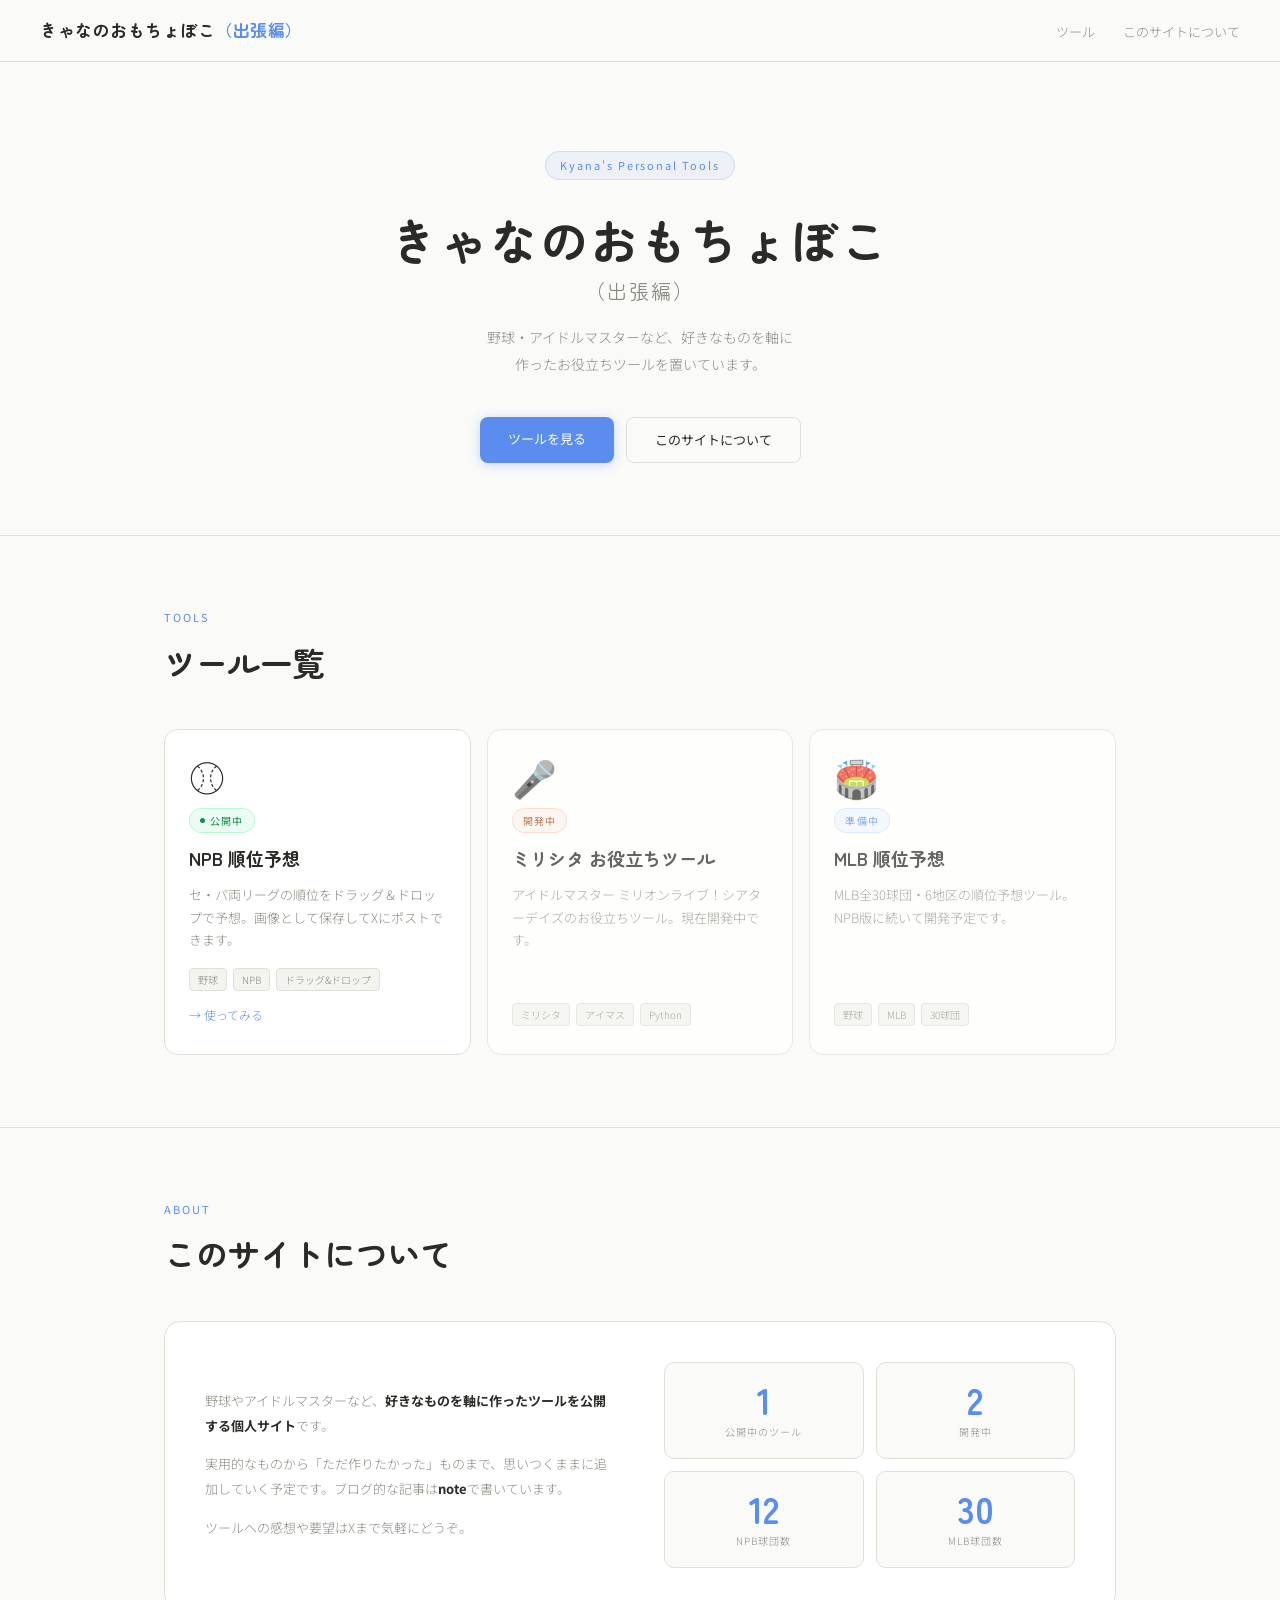
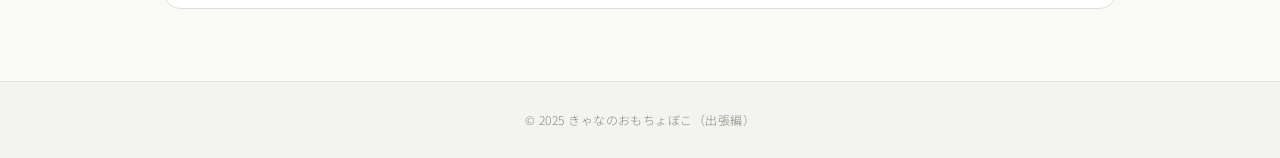
==== index.html @ 502e8b92 "Add files via upload" ====
<!DOCTYPE html>
<html lang="ja">
<head>
<meta charset="UTF-8">
<meta name="viewport" content="width=device-width, initial-scale=1.0">
<title>きゃなのおもちょぼこ（出張編）</title>
<link rel="preconnect" href="https://fonts.googleapis.com">
<link href="https://fonts.googleapis.com/css2?family=Noto+Sans+JP:wght@300;400;700&family=Zen+Maru+Gothic:wght@400;700&display=swap" rel="stylesheet">
<style>
  :root {
    --bg:     #fafaf8;
    --bg2:    #f3f3ef;
    --bg3:    #eaeae4;
    --text:   #2a2a26;
    --muted:  #8a8a80;
    --border: #e0e0d8;
    --acc:    #5b8dee;
    --acc2:   #ee8d5b;
    --acc3:   #5bee9a;
  }

  *, *::before, *::after { box-sizing: border-box; margin: 0; padding: 0; }
  html { scroll-behavior: smooth; }

  body {
    background: var(--bg);
    color: var(--text);
    font-family: 'Noto Sans JP', sans-serif;
    font-weight: 300;
    line-height: 1.7;
  }

  nav {
    position: sticky;
    top: 0;
    z-index: 100;
    background: rgba(250,250,248,0.88);
    backdrop-filter: blur(12px);
    border-bottom: 1px solid var(--border);
    display: flex;
    align-items: center;
    justify-content: space-between;
    padding: 16px 40px;
  }

  .nav-logo {
    font-family: 'Zen Maru Gothic', sans-serif;
    font-weight: 700;
    font-size: 17px;
    color: var(--text);
    text-decoration: none;
    letter-spacing: 0.03em;
  }
  .nav-logo .accent { color: var(--acc); }

  .nav-links {
    list-style: none;
    display: flex;
    gap: 28px;
  }
  .nav-links a {
    font-size: 13px;
    color: var(--muted);
    text-decoration: none;
    transition: color 0.2s;
  }
  .nav-links a:hover { color: var(--text); }

  .hero {
    text-align: center;
    padding: 88px 24px 72px;
    border-bottom: 1px solid var(--border);
  }

  .hero-eyebrow {
    display: inline-block;
    font-size: 11px;
    letter-spacing: 0.18em;
    color: var(--acc);
    background: rgba(91,141,238,0.08);
    border: 1px solid rgba(91,141,238,0.2);
    border-radius: 999px;
    padding: 4px 14px;
    margin-bottom: 28px;
    font-weight: 400;
  }

  .hero h1 {
    font-family: 'Zen Maru Gothic', sans-serif;
    font-weight: 700;
    font-size: clamp(26px, 5vw, 48px);
    line-height: 1.3;
    letter-spacing: 0.04em;
    margin-bottom: 20px;
    color: var(--text);
    opacity: 0;
    animation: fadeUp 0.6s ease forwards 0.15s;
  }
  .hero h1 .sub-title {
    display: block;
    font-size: clamp(14px, 2.5vw, 20px);
    color: var(--muted);
    font-weight: 400;
    margin-top: 8px;
  }

  .hero-desc {
    font-size: 14px;
    color: var(--muted);
    max-width: 420px;
    margin: 0 auto 40px;
    line-height: 1.9;
    opacity: 0;
    animation: fadeUp 0.6s ease forwards 0.3s;
  }

  .hero-cta {
    display: flex;
    gap: 12px;
    justify-content: center;
    flex-wrap: wrap;
    opacity: 0;
    animation: fadeUp 0.6s ease forwards 0.45s;
  }

  .btn {
    font-size: 13px;
    font-family: 'Noto Sans JP', sans-serif;
    padding: 11px 28px;
    border-radius: 8px;
    cursor: pointer;
    text-decoration: none;
    transition: transform 0.18s, box-shadow 0.18s;
    display: inline-block;
    font-weight: 400;
  }
  .btn:hover { transform: translateY(-2px); }
  .btn-primary {
    background: var(--acc);
    color: #fff;
    border: none;
    box-shadow: 0 2px 12px rgba(91,141,238,0.3);
  }
  .btn-primary:hover { box-shadow: 0 4px 20px rgba(91,141,238,0.4); }
  .btn-ghost {
    background: transparent;
    color: var(--text);
    border: 1px solid var(--border);
  }
  .btn-ghost:hover { background: var(--bg2); }

  section {
    max-width: 1000px;
    margin: 0 auto;
    padding: 72px 24px;
  }

  .section-label {
    font-size: 11px;
    letter-spacing: 0.18em;
    color: var(--acc);
    font-weight: 400;
    margin-bottom: 8px;
    text-transform: uppercase;
  }
  .section-title {
    font-family: 'Zen Maru Gothic', sans-serif;
    font-weight: 700;
    font-size: clamp(22px, 4vw, 32px);
    margin-bottom: 40px;
    color: var(--text);
  }

  .tools-grid {
    display: grid;
    grid-template-columns: repeat(auto-fill, minmax(280px, 1fr));
    gap: 16px;
  }

  .tool-card {
    background: #fff;
    border: 1px solid var(--border);
    border-radius: 14px;
    padding: 28px 24px;
    text-decoration: none;
    color: inherit;
    display: flex;
    flex-direction: column;
    gap: 10px;
    transition: border-color 0.2s, transform 0.2s, box-shadow 0.2s;
  }
  .tool-card:hover {
    border-color: #c8c8be;
    transform: translateY(-3px);
    box-shadow: 0 8px 32px rgba(0,0,0,0.06);
  }
  .tool-card.disabled { cursor: default; opacity: 0.72; }
  .tool-card.disabled:hover { transform: none; box-shadow: none; border-color: var(--border); }

  .tool-emoji { font-size: 36px; line-height: 1; margin-bottom: 4px; }

  .tool-badge {
    display: inline-flex;
    align-items: center;
    gap: 5px;
    font-size: 10px;
    letter-spacing: 0.12em;
    padding: 3px 10px;
    border-radius: 999px;
    align-self: flex-start;
    font-weight: 400;
  }
  .badge-live { background: rgba(91,238,154,0.12); color: #1a8a4a; border: 1px solid rgba(91,238,154,0.35); }
  .badge-wip  { background: rgba(238,141,91,0.1);  color: #a05020; border: 1px solid rgba(238,141,91,0.3); }
  .badge-soon { background: rgba(91,141,238,0.08); color: var(--acc); border: 1px solid rgba(91,141,238,0.2); }

  .badge-dot { width: 5px; height: 5px; border-radius: 50%; background: currentColor; }
  .badge-live .badge-dot { animation: pulse 1.8s ease-in-out infinite; }

  .tool-name {
    font-family: 'Zen Maru Gothic', sans-serif;
    font-weight: 700;
    font-size: 18px;
    color: var(--text);
  }

  .tool-desc { font-size: 13px; color: var(--muted); line-height: 1.75; flex: 1; }

  .tool-tags { display: flex; gap: 6px; flex-wrap: wrap; margin-top: 6px; }
  .tag {
    font-size: 10px;
    color: var(--muted);
    background: var(--bg2);
    border: 1px solid var(--border);
    padding: 2px 8px;
    border-radius: 4px;
  }

  .tool-link-hint { font-size: 12px; color: var(--acc); margin-top: 4px; }

  .about-inner {
    background: #fff;
    border: 1px solid var(--border);
    border-radius: 16px;
    padding: 40px;
    display: grid;
    grid-template-columns: 1fr 1fr;
    gap: 48px;
    align-items: center;
  }
  @media (max-width: 600px) {
    .about-inner { grid-template-columns: 1fr; padding: 24px; }
    nav { padding: 14px 20px; }
  }

  .about-text p { font-size: 13px; color: var(--muted); line-height: 1.9; margin-bottom: 14px; }
  .about-text p:last-child { margin-bottom: 0; }
  .about-text strong { color: var(--text); font-weight: 700; }

  .about-stats { display: grid; grid-template-columns: 1fr 1fr; gap: 12px; }
  .stat-box {
    background: var(--bg);
    border: 1px solid var(--border);
    border-radius: 10px;
    padding: 18px 14px;
    text-align: center;
  }
  .stat-num {
    font-family: 'Zen Maru Gothic', sans-serif;
    font-weight: 700;
    font-size: 36px;
    color: var(--acc);
    line-height: 1;
  }
  .stat-label { font-size: 10px; color: var(--muted); letter-spacing: 0.1em; margin-top: 6px; }

  hr { border: none; border-top: 1px solid var(--border); }

  footer {
    border-top: 1px solid var(--border);
    text-align: center;
    padding: 28px 24px;
    background: var(--bg2);
  }
  footer p { font-size: 12px; color: var(--muted); letter-spacing: 0.04em; }

  @keyframes fadeUp {
    from { opacity: 0; transform: translateY(20px); }
    to   { opacity: 1; transform: translateY(0); }
  }
  @keyframes pulse {
    0%, 100% { opacity: 1; }
    50%       { opacity: 0.25; }
  }
</style>
</head>
<body>

<nav>
  <a class="nav-logo" href="#">きゃなのおもちょぼこ<span class="accent">（出張編）</span></a>
  <ul class="nav-links">
    <li><a href="#tools">ツール</a></li>
    <li><a href="#about">このサイトについて</a></li>
  </ul>
</nav>

<div class="hero">
  <span class="hero-eyebrow">Kyana's Personal Tools</span>
  <h1>
    きゃなのおもちょぼこ
    <span class="sub-title">（出張編）</span>
  </h1>
  <p class="hero-desc">
    野球・アイドルマスターなど、好きなものを軸に<br>
    作ったお役立ちツールを置いています。
  </p>
  <div class="hero-cta">
    <a href="#tools" class="btn btn-primary">ツールを見る</a>
    <a href="#about" class="btn btn-ghost">このサイトについて</a>
  </div>
</div>

<section id="tools">
  <p class="section-label">Tools</p>
  <h2 class="section-title">ツール一覧</h2>
  <div class="tools-grid">

    <a href="./npb/" class="tool-card">
      <div class="tool-emoji">⚾</div>
      <div class="tool-badge badge-live"><span class="badge-dot"></span>公開中</div>
      <div class="tool-name">NPB 順位予想</div>
      <p class="tool-desc">セ・パ両リーグの順位をドラッグ＆ドロップで予想。画像として保存してXにポストできます。</p>
      <div class="tool-tags">
        <span class="tag">野球</span><span class="tag">NPB</span><span class="tag">ドラッグ&amp;ドロップ</span>
      </div>
      <p class="tool-link-hint">→ 使ってみる</p>
    </a>

    <div class="tool-card disabled">
      <div class="tool-emoji">🎤</div>
      <div class="tool-badge badge-wip">開発中</div>
      <div class="tool-name">ミリシタ お役立ちツール</div>
      <p class="tool-desc">アイドルマスター ミリオンライブ！シアターデイズのお役立ちツール。現在開発中です。</p>
      <div class="tool-tags">
        <span class="tag">ミリシタ</span><span class="tag">アイマス</span><span class="tag">Python</span>
      </div>
    </div>

    <div class="tool-card disabled">
      <div class="tool-emoji">🏟️</div>
      <div class="tool-badge badge-soon">準備中</div>
      <div class="tool-name">MLB 順位予想</div>
      <p class="tool-desc">MLB全30球団・6地区の順位予想ツール。NPB版に続いて開発予定です。</p>
      <div class="tool-tags">
        <span class="tag">野球</span><span class="tag">MLB</span><span class="tag">30球団</span>
      </div>
    </div>

  </div>
</section>

<hr>

<section id="about">
  <p class="section-label">About</p>
  <h2 class="section-title">このサイトについて</h2>
  <div class="about-inner">
    <div class="about-text">
      <p>野球やアイドルマスターなど、<strong>好きなものを軸に作ったツールを公開する個人サイト</strong>です。</p>
      <p>実用的なものから「ただ作りたかった」ものまで、思いつくままに追加していく予定です。ブログ的な記事は<strong>note</strong>で書いています。</p>
      <p>ツールへの感想や要望はXまで気軽にどうぞ。</p>
    </div>
    <div class="about-stats">
      <div class="stat-box">
        <div class="stat-num">1</div>
        <div class="stat-label">公開中のツール</div>
      </div>
      <div class="stat-box">
        <div class="stat-num">2</div>
        <div class="stat-label">開発中</div>
      </div>
      <div class="stat-box">
        <div class="stat-num">12</div>
        <div class="stat-label">NPB球団数</div>
      </div>
      <div class="stat-box">
        <div class="stat-num">30</div>
        <div class="stat-label">MLB球団数</div>
      </div>
    </div>
  </div>
</section>

<footer>
  <p>&copy; 2025 きゃなのおもちょぼこ（出張編）</p>
</footer>

</body>
</html>
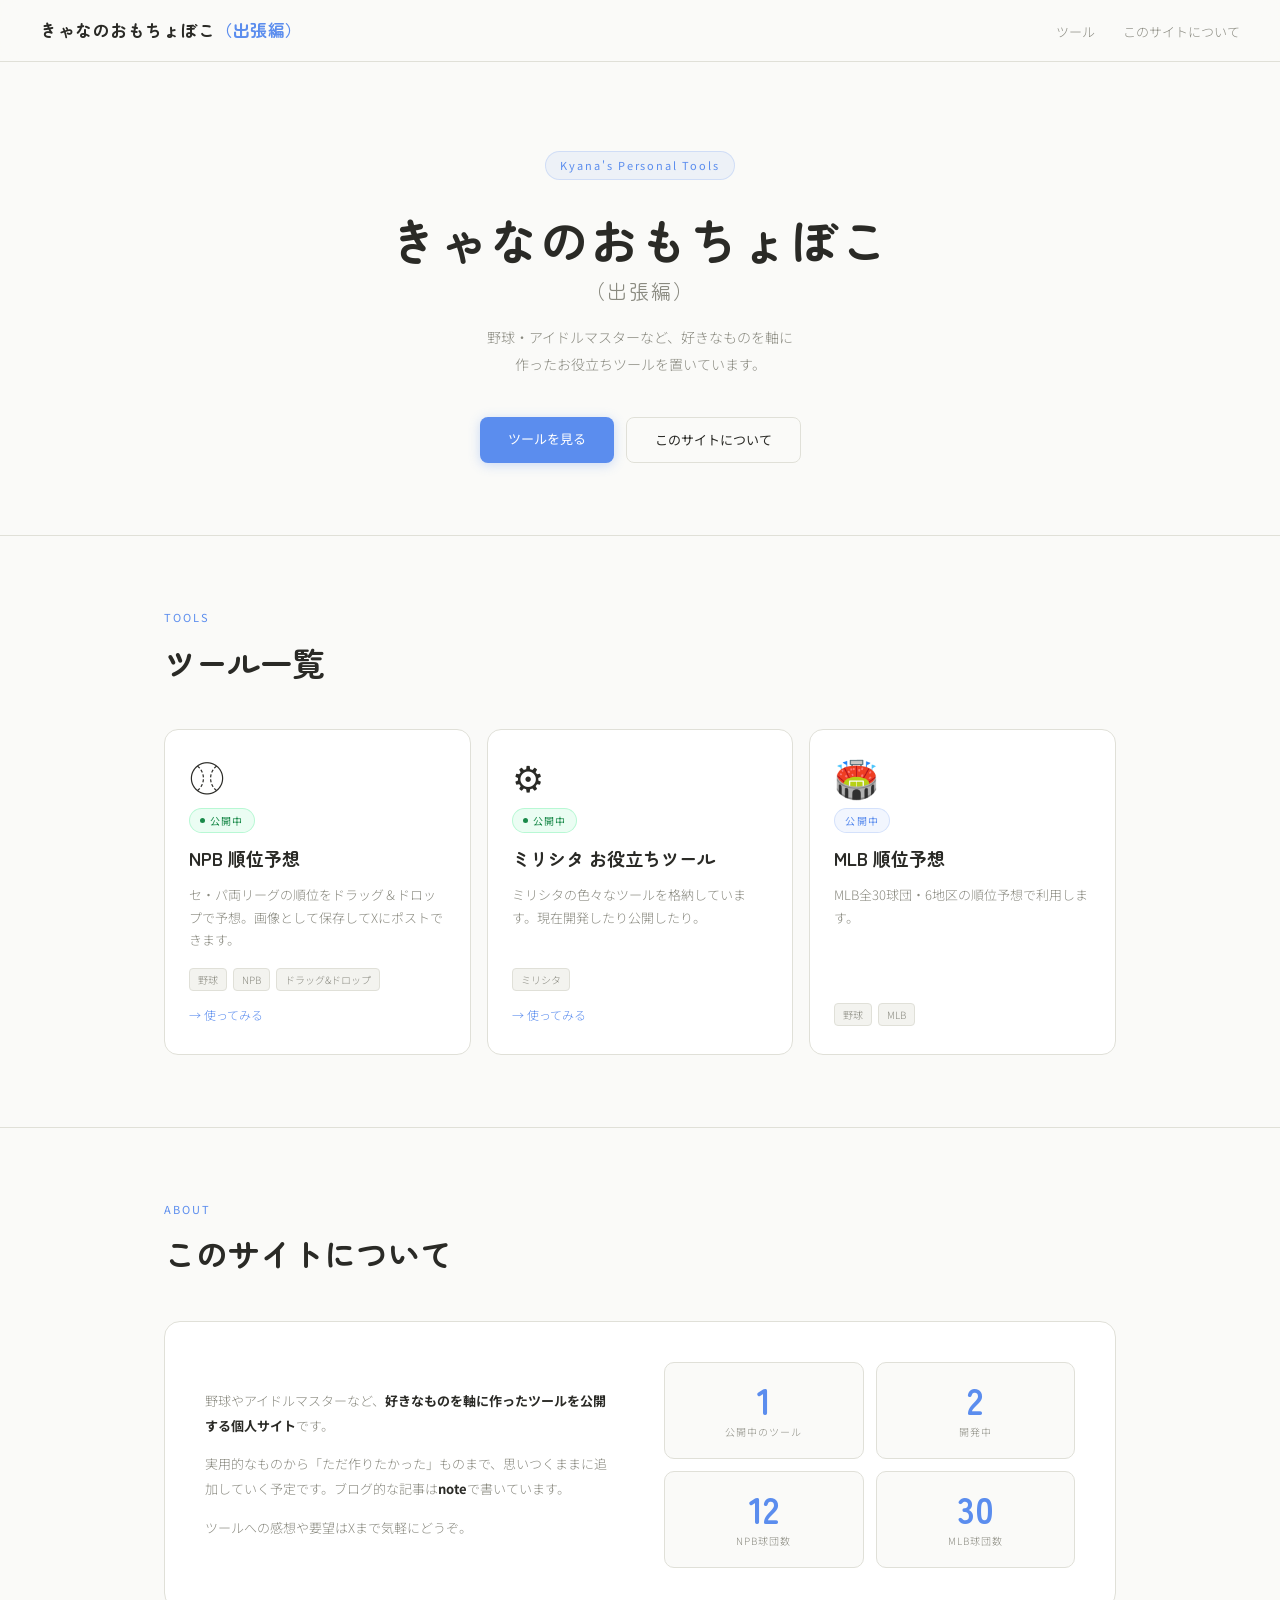
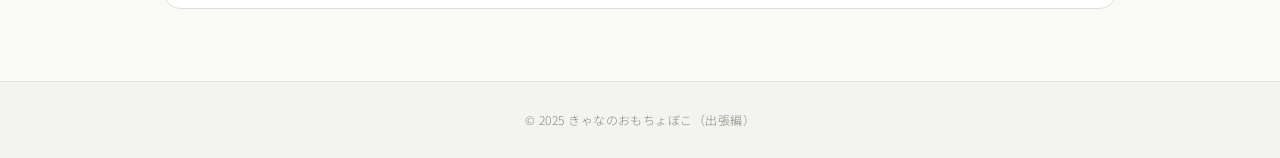
==== commit 9cddb659: "ミリシタツールへのリンクを追加" ====
--- a/index.html
+++ b/index.html
@@ -336,25 +336,26 @@
       <p class="tool-link-hint">→ 使ってみる</p>
     </a>
 
-    <div class="tool-card disabled">
-      <div class="tool-emoji">🎤</div>
-      <div class="tool-badge badge-wip">開発中</div>
+    <a href="./mltdtools/" class="tool-card">
+      <div class="tool-emoji">⚙</div>
+      <div class="tool-badge badge-live"><span class="badge-dot"></span>公開中</div>
       <div class="tool-name">ミリシタ お役立ちツール</div>
-      <p class="tool-desc">アイドルマスター ミリオンライブ！シアターデイズのお役立ちツール。現在開発中です。</p>
+      <p class="tool-desc">ミリシタの色々なツールを格納しています。現在開発したり公開したり。</p>
       <div class="tool-tags">
-        <span class="tag">ミリシタ</span><span class="tag">アイマス</span><span class="tag">Python</span>
-      </div>
-    </div>
-
-    <div class="tool-card disabled">
+        <span class="tag">ミリシタ</span>
+      </div>
+      <p class="tool-link-hint">→ 使ってみる</p>
+    </a>
+
+    <a href="./mlb/" class="tool-card">
       <div class="tool-emoji">🏟️</div>
-      <div class="tool-badge badge-soon">準備中</div>
+      <div class="tool-badge badge-soon">公開中</div>
       <div class="tool-name">MLB 順位予想</div>
-      <p class="tool-desc">MLB全30球団・6地区の順位予想ツール。NPB版に続いて開発予定です。</p>
+      <p class="tool-desc">MLB全30球団・6地区の順位予想で利用します。</p>
       <div class="tool-tags">
-        <span class="tag">野球</span><span class="tag">MLB</span><span class="tag">30球団</span>
-      </div>
-    </div>
+        <span class="tag">野球</span><span class="tag">MLB</span>
+      </div>
+    </a>
 
   </div>
 </section>
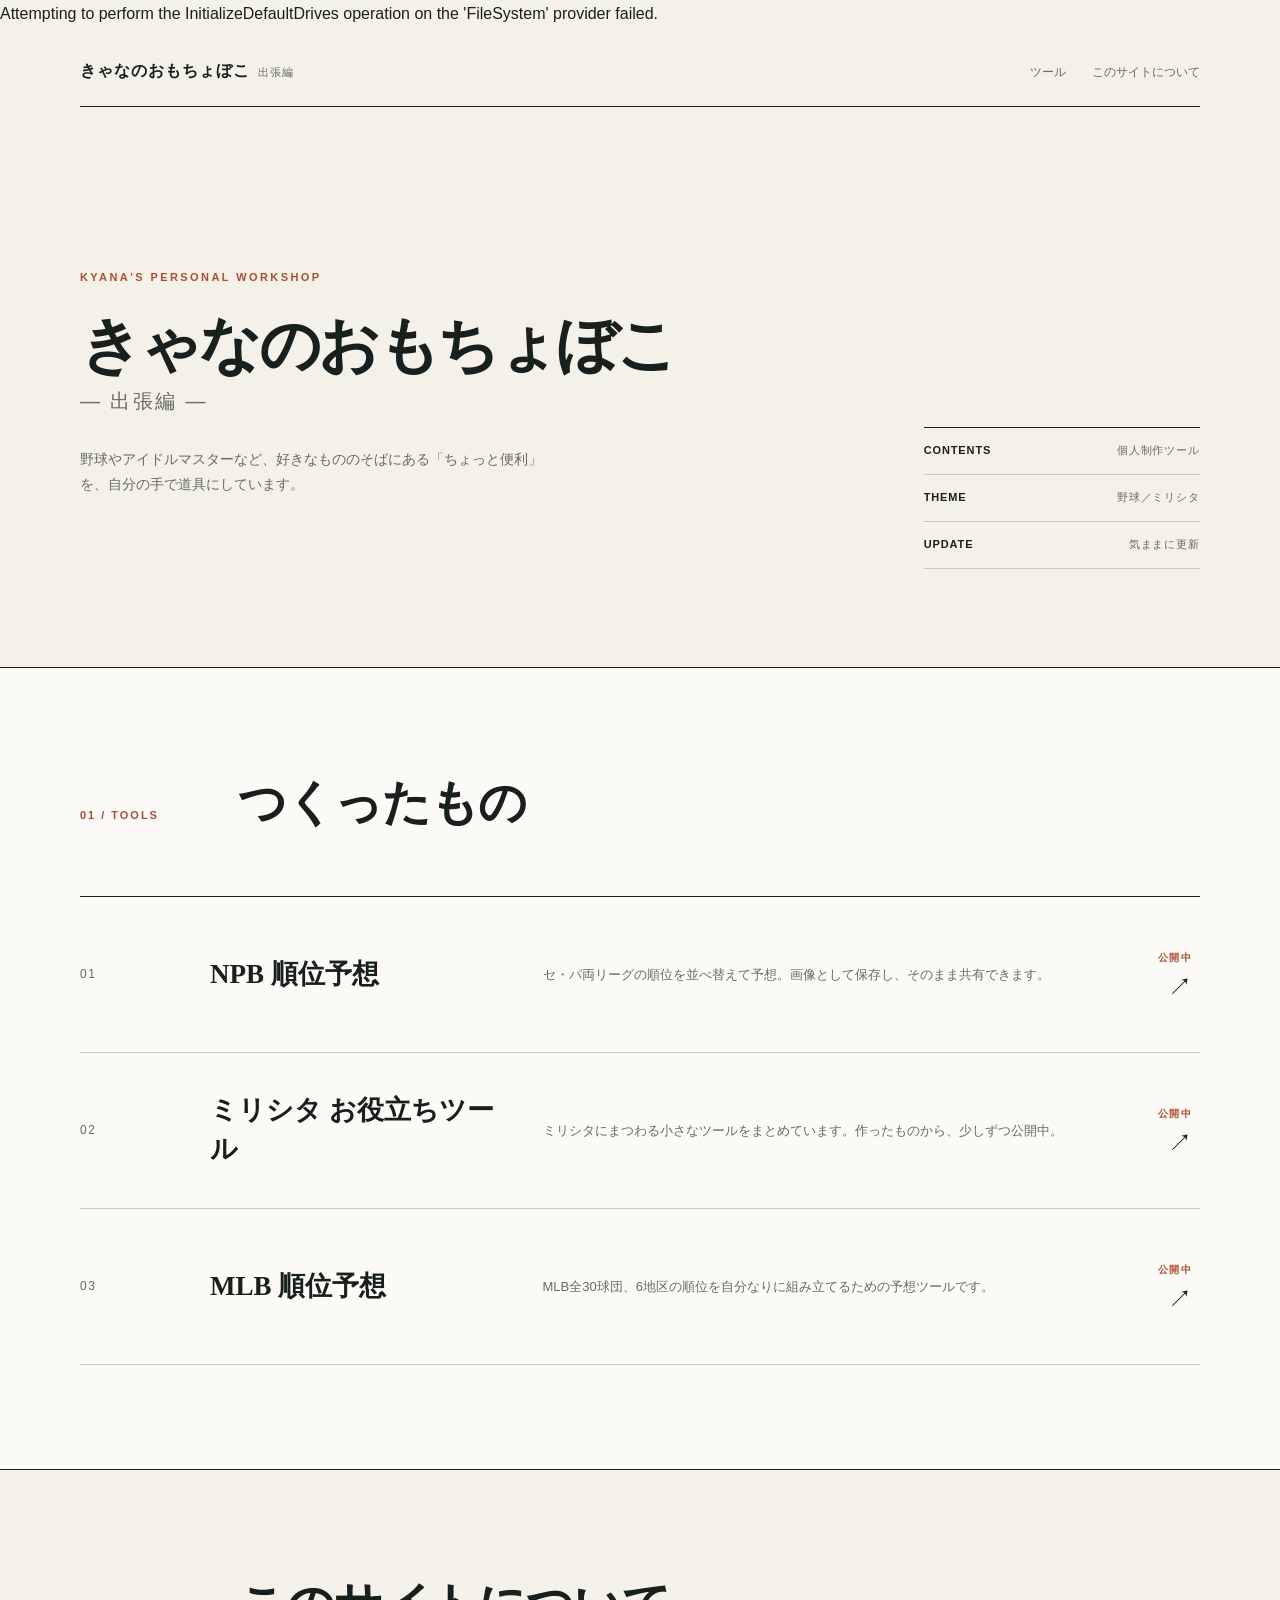
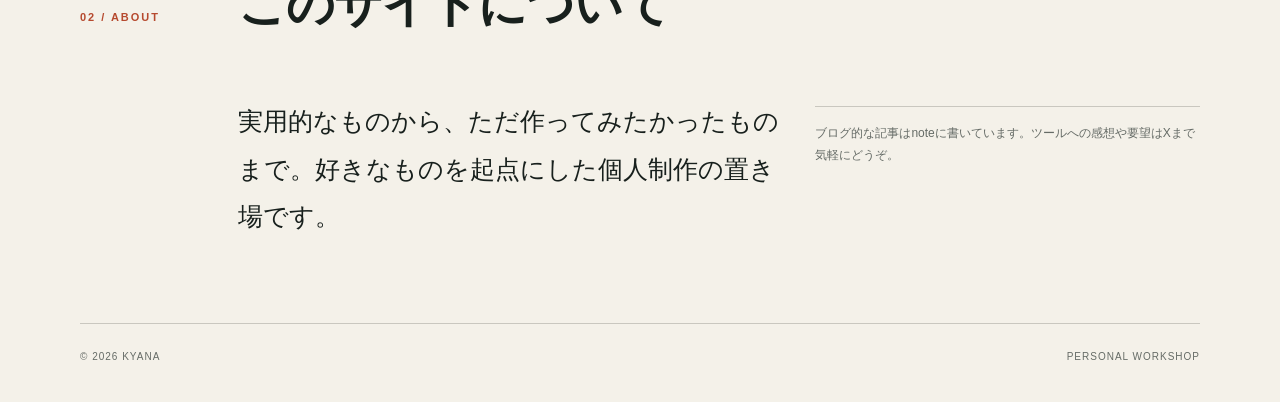
==== commit dc8ad8c6: "トップページのデザインを整理" ====
--- a/index.html
+++ b/index.html
@@ -1,400 +1,352 @@
+Attempting to perform the InitializeDefaultDrives operation on the 'FileSystem' provider failed.
 <!DOCTYPE html>
 <html lang="ja">
 <head>
 <meta charset="UTF-8">
 <meta name="viewport" content="width=device-width, initial-scale=1.0">
+<meta name="description" content="野球やアイドルマスターを中心に、個人制作のツールを公開しているサイトです。">
 <title>きゃなのおもちょぼこ（出張編）</title>
-<link rel="preconnect" href="https://fonts.googleapis.com">
-<link href="https://fonts.googleapis.com/css2?family=Noto+Sans+JP:wght@300;400;700&family=Zen+Maru+Gothic:wght@400;700&display=swap" rel="stylesheet">
 <style>
   :root {
-    --bg:     #fafaf8;
-    --bg2:    #f3f3ef;
-    --bg3:    #eaeae4;
-    --text:   #2a2a26;
-    --muted:  #8a8a80;
-    --border: #e0e0d8;
-    --acc:    #5b8dee;
-    --acc2:   #ee8d5b;
-    --acc3:   #5bee9a;
-  }
-
-  *, *::before, *::after { box-sizing: border-box; margin: 0; padding: 0; }
+    --paper: #f4f1e9;
+    --paper-light: #fbfaf6;
+    --ink: #18201d;
+    --sub: #656b66;
+    --line: #c9c7bf;
+    --accent: #b64a2f;
+    --accent-dark: #843421;
+    --serif: "Yu Mincho", "YuMincho", "Hiragino Mincho ProN", serif;
+    --sans: "Yu Gothic", "YuGothic", "Hiragino Kaku Gothic ProN", Meiryo, sans-serif;
+  }
+
+  *, *::before, *::after { box-sizing: border-box; }
   html { scroll-behavior: smooth; }
-
   body {
-    background: var(--bg);
-    color: var(--text);
-    font-family: 'Noto Sans JP', sans-serif;
-    font-weight: 300;
-    line-height: 1.7;
-  }
-
-  nav {
-    position: sticky;
-    top: 0;
-    z-index: 100;
-    background: rgba(250,250,248,0.88);
-    backdrop-filter: blur(12px);
-    border-bottom: 1px solid var(--border);
+    margin: 0;
+    color: var(--ink);
+    background: var(--paper);
+    font-family: var(--sans);
+    line-height: 1.8;
+    overflow-x: hidden;
+    -webkit-font-smoothing: antialiased;
+  }
+  a { color: inherit; }
+  a:focus-visible { outline: 2px solid var(--accent); outline-offset: 5px; }
+
+  .site-header {
+    width: min(1120px, calc(100% - 48px));
+    margin: 0 auto;
+    padding: 28px 0 20px;
     display: flex;
+    align-items: baseline;
+    justify-content: space-between;
+    border-bottom: 1px solid var(--ink);
+  }
+  .site-name {
+    font-family: var(--serif);
+    font-size: 16px;
+    font-weight: 700;
+    letter-spacing: .06em;
+    text-decoration: none;
+  }
+  .site-name small { margin-left: .35em; color: var(--sub); font: 11px var(--sans); }
+  .site-nav { display: flex; gap: 26px; }
+  .site-nav a {
+    color: var(--sub);
+    font-size: 12px;
+    text-decoration: none;
+  }
+  .site-nav a:hover { color: var(--accent); }
+
+  main { overflow: hidden; }
+  .hero {
+    width: min(1120px, calc(100% - 48px));
+    min-height: 560px;
+    margin: 0 auto;
+    display: grid;
+    grid-template-columns: minmax(0, 1.45fr) minmax(260px, .55fr);
+    gap: 9vw;
     align-items: center;
+    padding: 78px 0 86px;
+  }
+  .hero-kicker {
+    margin: 0 0 22px;
+    color: var(--accent);
+    font-size: 11px;
+    font-weight: 700;
+    letter-spacing: .22em;
+    text-transform: uppercase;
+  }
+  .hero > * { min-width: 0; }
+  .hero h1 {
+    margin: 0;
+    font-family: var(--serif);
+    font-size: clamp(40px, 4.8vw, 66px);
+    font-weight: 600;
+    letter-spacing: -.04em;
+    line-height: 1.14;
+  }
+  .hero h1 span {
+    display: block;
+    margin-top: 10px;
+    color: var(--sub);
+    font-family: var(--sans);
+    font-size: clamp(14px, 1.8vw, 20px);
+    font-weight: 500;
+    letter-spacing: .12em;
+  }
+  .hero-copy {
+    max-width: 480px;
+    margin: 34px 0 0;
+    color: var(--sub);
+    font-size: 14px;
+    overflow-wrap: anywhere;
+  }
+  .hero-guide {
+    align-self: end;
+    margin-bottom: 12px;
+    border-top: 1px solid var(--ink);
+  }
+  .hero-guide p {
+    margin: 0;
+    padding: 13px 0;
+    display: flex;
     justify-content: space-between;
-    padding: 16px 40px;
-  }
-
-  .nav-logo {
-    font-family: 'Zen Maru Gothic', sans-serif;
+    gap: 16px;
+    border-bottom: 1px solid var(--line);
+    color: var(--sub);
+    font-size: 11px;
+    letter-spacing: .08em;
+  }
+  .hero-guide p span { text-align: right; }
+  .hero-guide strong { color: var(--ink); font-weight: 600; }
+
+  .projects {
+    background: var(--paper-light);
+    border-top: 1px solid var(--ink);
+    border-bottom: 1px solid var(--ink);
+  }
+  .section-inner {
+    width: min(1120px, calc(100% - 48px));
+    margin: 0 auto;
+    padding: 92px 0 104px;
+  }
+  .section-head {
+    display: grid;
+    grid-template-columns: 130px 1fr;
+    gap: 28px;
+    align-items: baseline;
+    margin-bottom: 50px;
+  }
+  .section-index {
+    margin: 0;
+    color: var(--accent);
+    font-size: 11px;
     font-weight: 700;
-    font-size: 17px;
-    color: var(--text);
+    letter-spacing: .18em;
+  }
+  .section-title {
+    margin: 0;
+    font-family: var(--serif);
+    font-size: clamp(30px, 4vw, 48px);
+    font-weight: 600;
+    letter-spacing: -.02em;
+  }
+
+  .project-list { border-top: 1px solid var(--ink); }
+  .project {
+    position: relative;
+    display: grid;
+    grid-template-columns: 100px minmax(190px, .8fr) minmax(260px, 1.4fr) 90px;
+    gap: 30px;
+    align-items: center;
+    min-height: 156px;
+    padding: 25px 8px 25px 0;
+    border-bottom: 1px solid var(--line);
     text-decoration: none;
-    letter-spacing: 0.03em;
-  }
-  .nav-logo .accent { color: var(--acc); }
-
-  .nav-links {
-    list-style: none;
+    transition: color .2s ease, padding .2s ease;
+  }
+  .project::before {
+    content: "";
+    position: absolute;
+    inset: 0;
+    z-index: 0;
+    background: var(--paper);
+    transform: scaleY(0);
+    transform-origin: bottom;
+    transition: transform .22s ease;
+  }
+  .project:hover { color: var(--accent-dark); padding-left: 12px; }
+  .project:hover::before { transform: scaleY(1); }
+  .project > * { position: relative; z-index: 1; min-width: 0; }
+  .project-no { color: var(--sub); font: 12px/1 var(--sans); letter-spacing: .14em; }
+  .project-name {
+    font-family: var(--serif);
+    font-size: clamp(19px, 2.4vw, 27px);
+    font-weight: 600;
+    line-height: 1.45;
+  }
+  .project-desc { margin: 0; color: var(--sub); font-size: 13px; }
+  .project-meta { text-align: right; }
+  .project-status {
+    display: block;
+    margin-bottom: 8px;
+    color: var(--accent);
+    font-size: 10px;
+    font-weight: 700;
+    letter-spacing: .14em;
+  }
+  .project-arrow { font: 24px/1 var(--serif); }
+
+  .about .section-inner { padding-bottom: 82px; }
+  .about-body {
+    display: grid;
+    grid-template-columns: 130px minmax(0, 1fr) minmax(260px, .7fr);
+    gap: 28px;
+    align-items: start;
+  }
+  .about-copy {
+    margin: 0;
+    max-width: 620px;
+    font-family: var(--serif);
+    font-size: clamp(18px, 2.2vw, 25px);
+    line-height: 1.9;
+  }
+  .about-note {
+    margin: 8px 0 0;
+    padding-top: 16px;
+    border-top: 1px solid var(--line);
+    color: var(--sub);
+    font-size: 12px;
+  }
+
+  footer {
+    width: min(1120px, calc(100% - 48px));
+    margin: 0 auto;
+    padding: 24px 0 36px;
     display: flex;
-    gap: 28px;
-  }
-  .nav-links a {
-    font-size: 13px;
-    color: var(--muted);
-    text-decoration: none;
-    transition: color 0.2s;
-  }
-  .nav-links a:hover { color: var(--text); }
-
-  .hero {
-    text-align: center;
-    padding: 88px 24px 72px;
-    border-bottom: 1px solid var(--border);
-  }
-
-  .hero-eyebrow {
-    display: inline-block;
-    font-size: 11px;
-    letter-spacing: 0.18em;
-    color: var(--acc);
-    background: rgba(91,141,238,0.08);
-    border: 1px solid rgba(91,141,238,0.2);
-    border-radius: 999px;
-    padding: 4px 14px;
-    margin-bottom: 28px;
-    font-weight: 400;
-  }
-
-  .hero h1 {
-    font-family: 'Zen Maru Gothic', sans-serif;
-    font-weight: 700;
-    font-size: clamp(26px, 5vw, 48px);
-    line-height: 1.3;
-    letter-spacing: 0.04em;
-    margin-bottom: 20px;
-    color: var(--text);
-    opacity: 0;
-    animation: fadeUp 0.6s ease forwards 0.15s;
-  }
-  .hero h1 .sub-title {
-    display: block;
-    font-size: clamp(14px, 2.5vw, 20px);
-    color: var(--muted);
-    font-weight: 400;
-    margin-top: 8px;
-  }
-
-  .hero-desc {
-    font-size: 14px;
-    color: var(--muted);
-    max-width: 420px;
-    margin: 0 auto 40px;
-    line-height: 1.9;
-    opacity: 0;
-    animation: fadeUp 0.6s ease forwards 0.3s;
-  }
-
-  .hero-cta {
-    display: flex;
-    gap: 12px;
-    justify-content: center;
-    flex-wrap: wrap;
-    opacity: 0;
-    animation: fadeUp 0.6s ease forwards 0.45s;
-  }
-
-  .btn {
-    font-size: 13px;
-    font-family: 'Noto Sans JP', sans-serif;
-    padding: 11px 28px;
-    border-radius: 8px;
-    cursor: pointer;
-    text-decoration: none;
-    transition: transform 0.18s, box-shadow 0.18s;
-    display: inline-block;
-    font-weight: 400;
-  }
-  .btn:hover { transform: translateY(-2px); }
-  .btn-primary {
-    background: var(--acc);
-    color: #fff;
-    border: none;
-    box-shadow: 0 2px 12px rgba(91,141,238,0.3);
-  }
-  .btn-primary:hover { box-shadow: 0 4px 20px rgba(91,141,238,0.4); }
-  .btn-ghost {
-    background: transparent;
-    color: var(--text);
-    border: 1px solid var(--border);
-  }
-  .btn-ghost:hover { background: var(--bg2); }
-
-  section {
-    max-width: 1000px;
-    margin: 0 auto;
-    padding: 72px 24px;
-  }
-
-  .section-label {
-    font-size: 11px;
-    letter-spacing: 0.18em;
-    color: var(--acc);
-    font-weight: 400;
-    margin-bottom: 8px;
-    text-transform: uppercase;
-  }
-  .section-title {
-    font-family: 'Zen Maru Gothic', sans-serif;
-    font-weight: 700;
-    font-size: clamp(22px, 4vw, 32px);
-    margin-bottom: 40px;
-    color: var(--text);
-  }
-
-  .tools-grid {
-    display: grid;
-    grid-template-columns: repeat(auto-fill, minmax(280px, 1fr));
-    gap: 16px;
-  }
-
-  .tool-card {
-    background: #fff;
-    border: 1px solid var(--border);
-    border-radius: 14px;
-    padding: 28px 24px;
-    text-decoration: none;
-    color: inherit;
-    display: flex;
-    flex-direction: column;
-    gap: 10px;
-    transition: border-color 0.2s, transform 0.2s, box-shadow 0.2s;
-  }
-  .tool-card:hover {
-    border-color: #c8c8be;
-    transform: translateY(-3px);
-    box-shadow: 0 8px 32px rgba(0,0,0,0.06);
-  }
-  .tool-card.disabled { cursor: default; opacity: 0.72; }
-  .tool-card.disabled:hover { transform: none; box-shadow: none; border-color: var(--border); }
-
-  .tool-emoji { font-size: 36px; line-height: 1; margin-bottom: 4px; }
-
-  .tool-badge {
-    display: inline-flex;
-    align-items: center;
-    gap: 5px;
+    justify-content: space-between;
+    gap: 20px;
+    border-top: 1px solid var(--line);
+    color: var(--sub);
     font-size: 10px;
-    letter-spacing: 0.12em;
-    padding: 3px 10px;
-    border-radius: 999px;
-    align-self: flex-start;
-    font-weight: 400;
-  }
-  .badge-live { background: rgba(91,238,154,0.12); color: #1a8a4a; border: 1px solid rgba(91,238,154,0.35); }
-  .badge-wip  { background: rgba(238,141,91,0.1);  color: #a05020; border: 1px solid rgba(238,141,91,0.3); }
-  .badge-soon { background: rgba(91,141,238,0.08); color: var(--acc); border: 1px solid rgba(91,141,238,0.2); }
-
-  .badge-dot { width: 5px; height: 5px; border-radius: 50%; background: currentColor; }
-  .badge-live .badge-dot { animation: pulse 1.8s ease-in-out infinite; }
-
-  .tool-name {
-    font-family: 'Zen Maru Gothic', sans-serif;
-    font-weight: 700;
-    font-size: 18px;
-    color: var(--text);
-  }
-
-  .tool-desc { font-size: 13px; color: var(--muted); line-height: 1.75; flex: 1; }
-
-  .tool-tags { display: flex; gap: 6px; flex-wrap: wrap; margin-top: 6px; }
-  .tag {
-    font-size: 10px;
-    color: var(--muted);
-    background: var(--bg2);
-    border: 1px solid var(--border);
-    padding: 2px 8px;
-    border-radius: 4px;
-  }
-
-  .tool-link-hint { font-size: 12px; color: var(--acc); margin-top: 4px; }
-
-  .about-inner {
-    background: #fff;
-    border: 1px solid var(--border);
-    border-radius: 16px;
-    padding: 40px;
-    display: grid;
-    grid-template-columns: 1fr 1fr;
-    gap: 48px;
-    align-items: center;
-  }
-  @media (max-width: 600px) {
-    .about-inner { grid-template-columns: 1fr; padding: 24px; }
-    nav { padding: 14px 20px; }
-  }
-
-  .about-text p { font-size: 13px; color: var(--muted); line-height: 1.9; margin-bottom: 14px; }
-  .about-text p:last-child { margin-bottom: 0; }
-  .about-text strong { color: var(--text); font-weight: 700; }
-
-  .about-stats { display: grid; grid-template-columns: 1fr 1fr; gap: 12px; }
-  .stat-box {
-    background: var(--bg);
-    border: 1px solid var(--border);
-    border-radius: 10px;
-    padding: 18px 14px;
-    text-align: center;
-  }
-  .stat-num {
-    font-family: 'Zen Maru Gothic', sans-serif;
-    font-weight: 700;
-    font-size: 36px;
-    color: var(--acc);
-    line-height: 1;
-  }
-  .stat-label { font-size: 10px; color: var(--muted); letter-spacing: 0.1em; margin-top: 6px; }
-
-  hr { border: none; border-top: 1px solid var(--border); }
-
-  footer {
-    border-top: 1px solid var(--border);
-    text-align: center;
-    padding: 28px 24px;
-    background: var(--bg2);
-  }
-  footer p { font-size: 12px; color: var(--muted); letter-spacing: 0.04em; }
-
-  @keyframes fadeUp {
-    from { opacity: 0; transform: translateY(20px); }
-    to   { opacity: 1; transform: translateY(0); }
-  }
-  @keyframes pulse {
-    0%, 100% { opacity: 1; }
-    50%       { opacity: 0.25; }
+    letter-spacing: .1em;
+  }
+
+  @media (max-width: 780px) {
+    .site-header { width: calc(100% - 32px); padding-top: 20px; }
+    .site-name { font-size: 13px; }
+    .site-name small { display: none; }
+    .site-nav { gap: 12px; }
+    .site-nav a { font-size: 10px; }
+    .hero {
+      width: calc(100% - 32px);
+      min-height: 0;
+      grid-template-columns: 1fr;
+      gap: 52px;
+      padding: 68px 0 60px;
+    }
+    .hero-copy, .project-desc, .about-note { line-break: anywhere; word-break: break-all; }
+    .hero-guide { width: 100%; max-width: 100%; margin: 0; }
+    .hero-guide p { display: grid; grid-template-columns: 1fr 1fr; }
+    .hero h1 { font-size: clamp(30px, 8.2vw, 32px); letter-spacing: -.06em; }
+    .section-inner { width: calc(100% - 32px); padding: 66px 0 72px; }
+    .section-head { grid-template-columns: 1fr; gap: 8px; margin-bottom: 34px; }
+    .project {
+      grid-template-columns: 54px 1fr 34px;
+      gap: 12px;
+      min-height: 0;
+      padding: 25px 0;
+    }
+    .project-desc { grid-column: 2 / 4; grid-row: 2; padding-right: 12px; }
+    .project-meta { grid-column: 3; grid-row: 1; }
+    .project-status { display: none; }
+    .about-body { grid-template-columns: 1fr; gap: 18px; }
+    footer { width: calc(100% - 32px); }
+  }
+
+  @media (prefers-reduced-motion: reduce) {
+    html { scroll-behavior: auto; }
+    *, *::before, *::after { transition: none !important; }
   }
 </style>
 </head>
 <body>
 
-<nav>
-  <a class="nav-logo" href="#">きゃなのおもちょぼこ<span class="accent">（出張編）</span></a>
-  <ul class="nav-links">
-    <li><a href="#tools">ツール</a></li>
-    <li><a href="#about">このサイトについて</a></li>
-  </ul>
-</nav>
-
-<div class="hero">
-  <span class="hero-eyebrow">Kyana's Personal Tools</span>
-  <h1>
-    きゃなのおもちょぼこ
-    <span class="sub-title">（出張編）</span>
-  </h1>
-  <p class="hero-desc">
-    野球・アイドルマスターなど、好きなものを軸に<br>
-    作ったお役立ちツールを置いています。
-  </p>
-  <div class="hero-cta">
-    <a href="#tools" class="btn btn-primary">ツールを見る</a>
-    <a href="#about" class="btn btn-ghost">このサイトについて</a>
-  </div>
-</div>
-
-<section id="tools">
-  <p class="section-label">Tools</p>
-  <h2 class="section-title">ツール一覧</h2>
-  <div class="tools-grid">
-
-    <a href="./npb/" class="tool-card">
-      <div class="tool-emoji">⚾</div>
-      <div class="tool-badge badge-live"><span class="badge-dot"></span>公開中</div>
-      <div class="tool-name">NPB 順位予想</div>
-      <p class="tool-desc">セ・パ両リーグの順位をドラッグ＆ドロップで予想。画像として保存してXにポストできます。</p>
-      <div class="tool-tags">
-        <span class="tag">野球</span><span class="tag">NPB</span><span class="tag">ドラッグ&amp;ドロップ</span>
-      </div>
-      <p class="tool-link-hint">→ 使ってみる</p>
-    </a>
-
-    <a href="./mltdtools/" class="tool-card">
-      <div class="tool-emoji">⚙</div>
-      <div class="tool-badge badge-live"><span class="badge-dot"></span>公開中</div>
-      <div class="tool-name">ミリシタ お役立ちツール</div>
-      <p class="tool-desc">ミリシタの色々なツールを格納しています。現在開発したり公開したり。</p>
-      <div class="tool-tags">
-        <span class="tag">ミリシタ</span>
-      </div>
-      <p class="tool-link-hint">→ 使ってみる</p>
-    </a>
-
-    <a href="./mlb/" class="tool-card">
-      <div class="tool-emoji">🏟️</div>
-      <div class="tool-badge badge-soon">公開中</div>
-      <div class="tool-name">MLB 順位予想</div>
-      <p class="tool-desc">MLB全30球団・6地区の順位予想で利用します。</p>
-      <div class="tool-tags">
-        <span class="tag">野球</span><span class="tag">MLB</span>
-      </div>
-    </a>
-
-  </div>
-</section>
-
-<hr>
-
-<section id="about">
-  <p class="section-label">About</p>
-  <h2 class="section-title">このサイトについて</h2>
-  <div class="about-inner">
-    <div class="about-text">
-      <p>野球やアイドルマスターなど、<strong>好きなものを軸に作ったツールを公開する個人サイト</strong>です。</p>
-      <p>実用的なものから「ただ作りたかった」ものまで、思いつくままに追加していく予定です。ブログ的な記事は<strong>note</strong>で書いています。</p>
-      <p>ツールへの感想や要望はXまで気軽にどうぞ。</p>
+<header class="site-header">
+  <a class="site-name" href="#top">きゃなのおもちょぼこ <small>出張編</small></a>
+  <nav class="site-nav" aria-label="ページ内ナビゲーション">
+    <a href="#tools">ツール</a>
+    <a href="#about">このサイトについて</a>
+  </nav>
+</header>
+
+<main id="top">
+  <section class="hero" aria-labelledby="page-title">
+    <div>
+      <p class="hero-kicker">Kyana's personal workshop</p>
+      <h1 id="page-title">きゃなのおもちょぼこ<span>— 出張編 —</span></h1>
+      <p class="hero-copy">野球やアイドルマスターなど、好きなもののそばにある「ちょっと便利」を、自分の手で道具にしています。</p>
     </div>
-    <div class="about-stats">
-      <div class="stat-box">
-        <div class="stat-num">1</div>
-        <div class="stat-label">公開中のツール</div>
-      </div>
-      <div class="stat-box">
-        <div class="stat-num">2</div>
-        <div class="stat-label">開発中</div>
-      </div>
-      <div class="stat-box">
-        <div class="stat-num">12</div>
-        <div class="stat-label">NPB球団数</div>
-      </div>
-      <div class="stat-box">
-        <div class="stat-num">30</div>
-        <div class="stat-label">MLB球団数</div>
+    <aside class="hero-guide" aria-label="サイト案内">
+      <p><strong>CONTENTS</strong><span>個人制作ツール</span></p>
+      <p><strong>THEME</strong><span>野球／ミリシタ</span></p>
+      <p><strong>UPDATE</strong><span>気ままに更新</span></p>
+    </aside>
+  </section>
+
+  <section class="projects" id="tools" aria-labelledby="tools-title">
+    <div class="section-inner">
+      <header class="section-head">
+        <p class="section-index">01 / TOOLS</p>
+        <h2 class="section-title" id="tools-title">つくったもの</h2>
+      </header>
+
+      <div class="project-list">
+        <a class="project" href="./npb/">
+          <span class="project-no">01</span>
+          <strong class="project-name">NPB 順位予想</strong>
+          <p class="project-desc">セ・パ両リーグの順位を並べ替えて予想。画像として保存し、そのまま共有できます。</p>
+          <span class="project-meta"><span class="project-status">公開中</span><span class="project-arrow" aria-hidden="true">↗</span></span>
+        </a>
+
+        <a class="project" href="./mltdtools/">
+          <span class="project-no">02</span>
+          <strong class="project-name">ミリシタ お役立ちツール</strong>
+          <p class="project-desc">ミリシタにまつわる小さなツールをまとめています。作ったものから、少しずつ公開中。</p>
+          <span class="project-meta"><span class="project-status">公開中</span><span class="project-arrow" aria-hidden="true">↗</span></span>
+        </a>
+
+        <a class="project" href="./mlb/">
+          <span class="project-no">03</span>
+          <strong class="project-name">MLB 順位予想</strong>
+          <p class="project-desc">MLB全30球団、6地区の順位を自分なりに組み立てるための予想ツールです。</p>
+          <span class="project-meta"><span class="project-status">公開中</span><span class="project-arrow" aria-hidden="true">↗</span></span>
+        </a>
       </div>
     </div>
-  </div>
-</section>
+  </section>
+
+  <section class="about" id="about" aria-labelledby="about-title">
+    <div class="section-inner">
+      <header class="section-head">
+        <p class="section-index">02 / ABOUT</p>
+        <h2 class="section-title" id="about-title">このサイトについて</h2>
+      </header>
+      <div class="about-body">
+        <span aria-hidden="true"></span>
+        <p class="about-copy">実用的なものから、ただ作ってみたかったものまで。好きなものを起点にした個人制作の置き場です。</p>
+        <p class="about-note">ブログ的な記事はnoteに書いています。ツールへの感想や要望はXまで気軽にどうぞ。</p>
+      </div>
+    </div>
+  </section>
+</main>
 
 <footer>
-  <p>&copy; 2025 きゃなのおもちょぼこ（出張編）</p>
+  <span>&copy; 2026 KYANA</span>
+  <span>PERSONAL WORKSHOP</span>
 </footer>
 
 </body>
 </html>
+
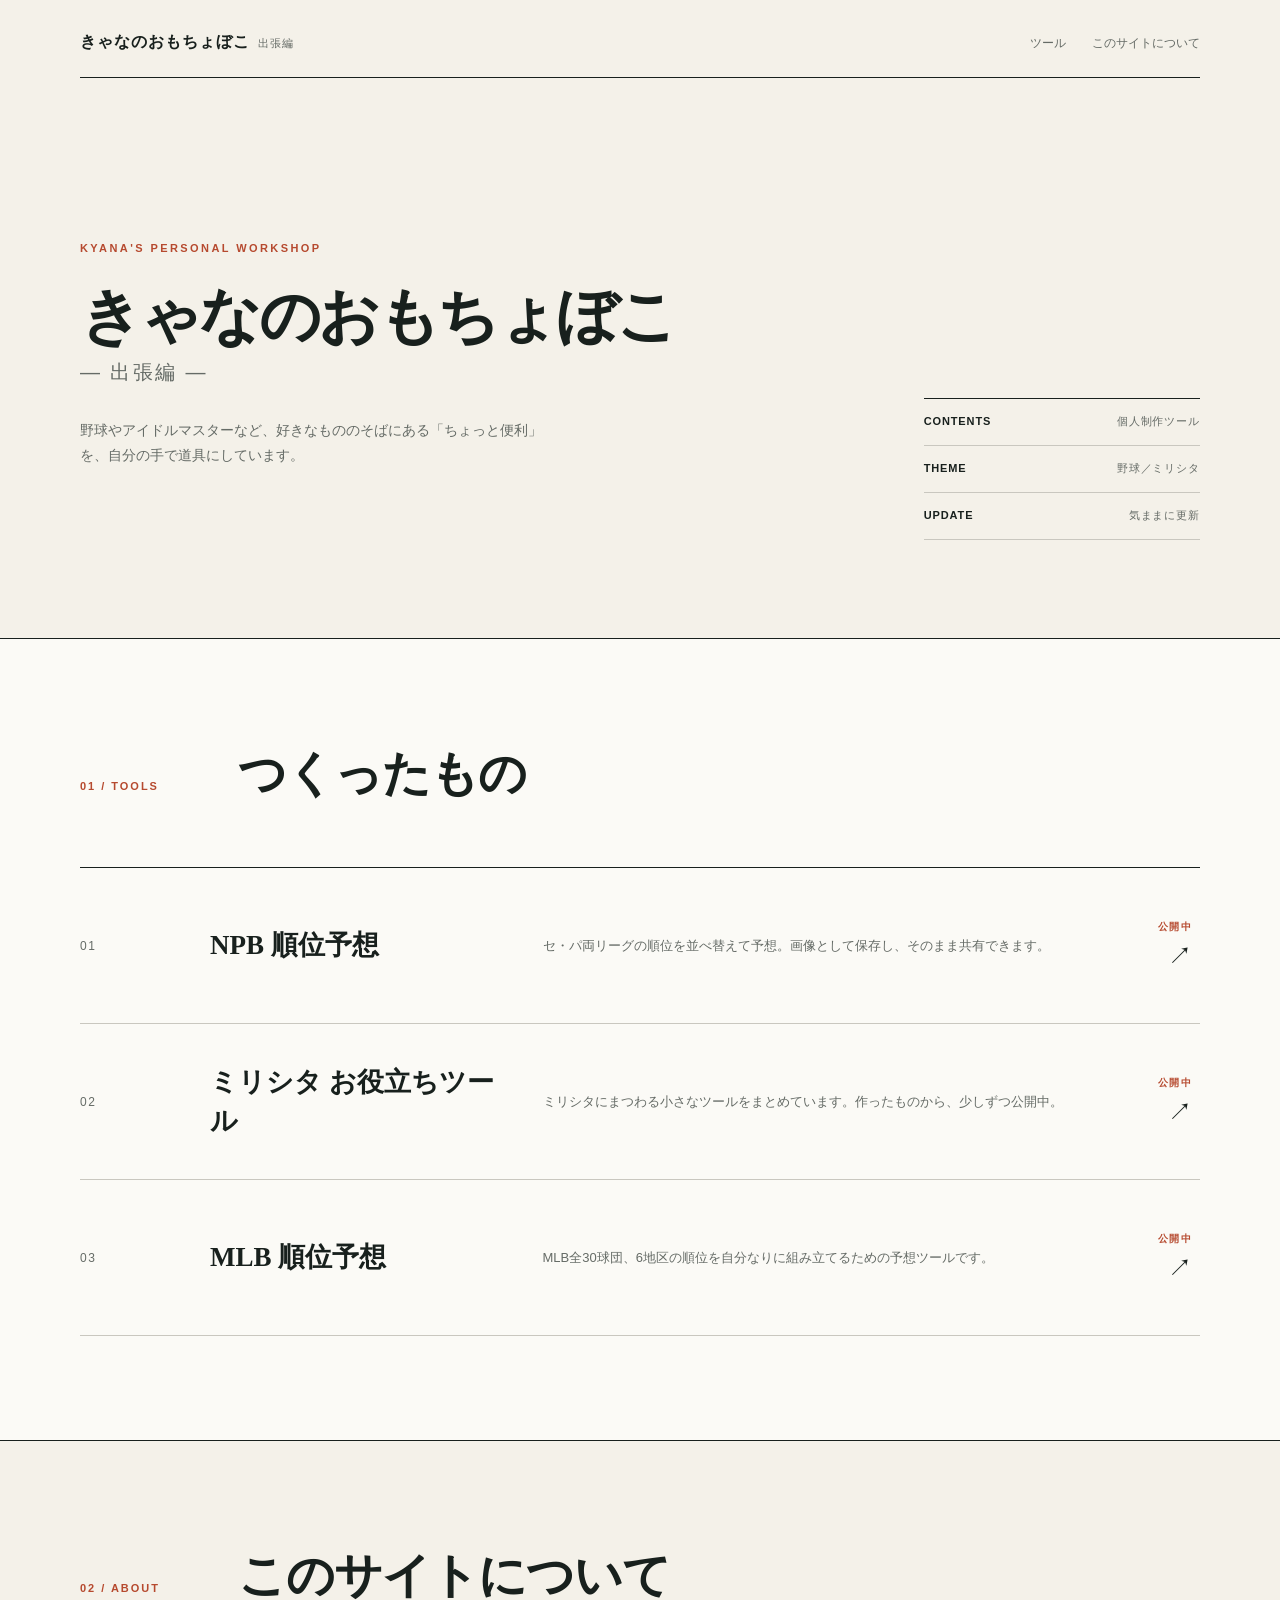
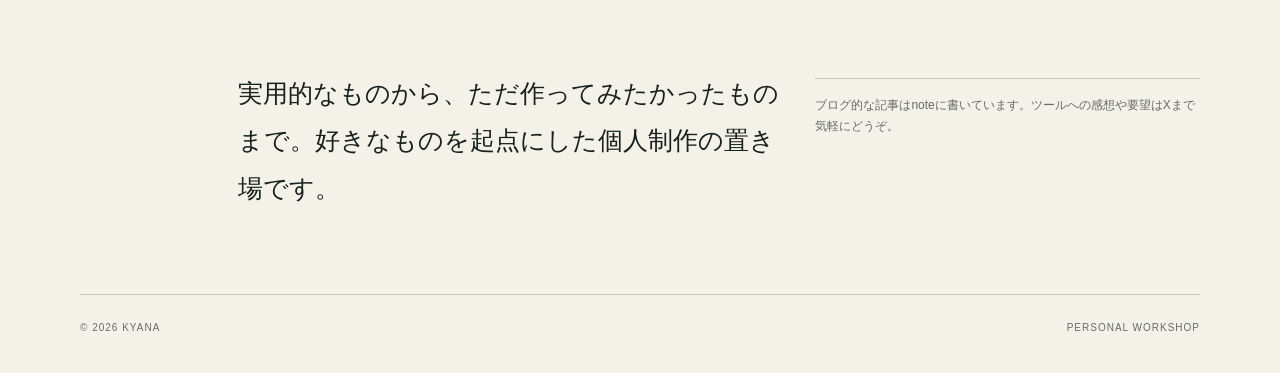
==== commit 0162f3d1: "HTML先頭の不要な文字列を除去" ====
--- a/index.html
+++ b/index.html
@@ -1,4 +1,3 @@
-Attempting to perform the InitializeDefaultDrives operation on the 'FileSystem' provider failed.
 <!DOCTYPE html>
 <html lang="ja">
 <head>
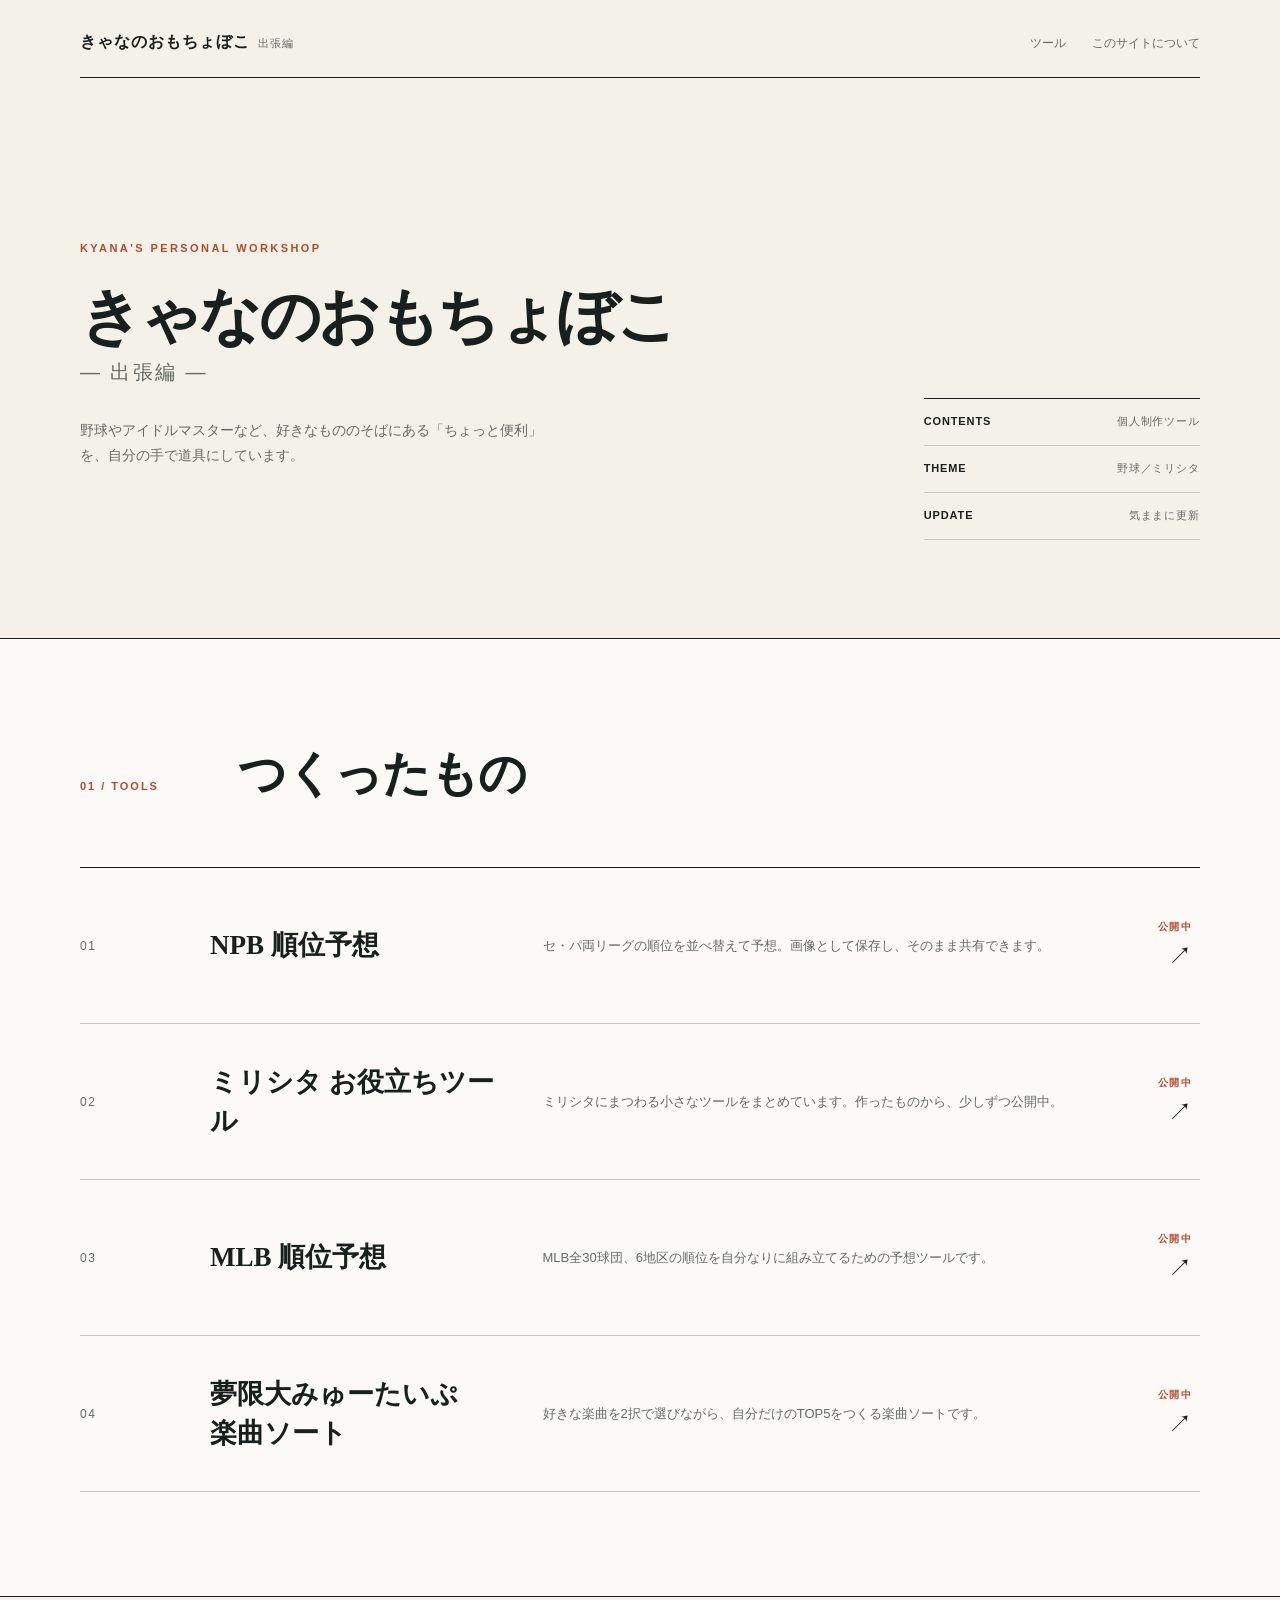
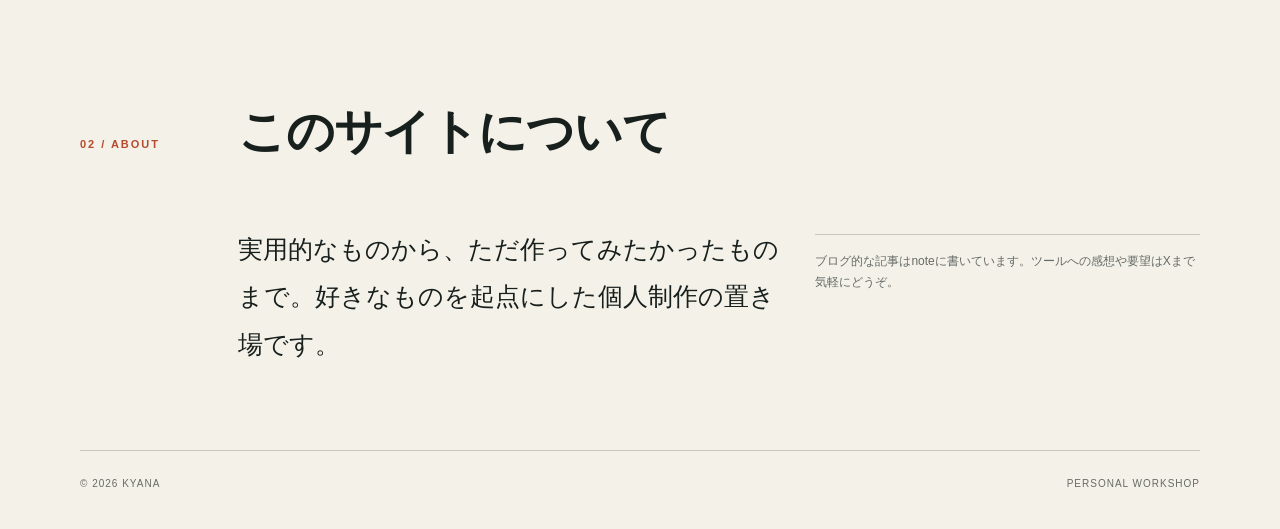
==== commit 4624e6d3: "トップページに楽曲ソートへのリンクを追加" ====
--- a/index.html
+++ b/index.html
@@ -322,6 +322,13 @@
           <p class="project-desc">MLB全30球団、6地区の順位を自分なりに組み立てるための予想ツールです。</p>
           <span class="project-meta"><span class="project-status">公開中</span><span class="project-arrow" aria-hidden="true">↗</span></span>
         </a>
+
+        <a class="project" href="./mugendai-sort/">
+          <span class="project-no">04</span>
+          <strong class="project-name">夢限大みゅーたいぷ<br>楽曲ソート</strong>
+          <p class="project-desc">好きな楽曲を2択で選びながら、自分だけのTOP5をつくる楽曲ソートです。</p>
+          <span class="project-meta"><span class="project-status">公開中</span><span class="project-arrow" aria-hidden="true">↗</span></span>
+        </a>
       </div>
     </div>
   </section>
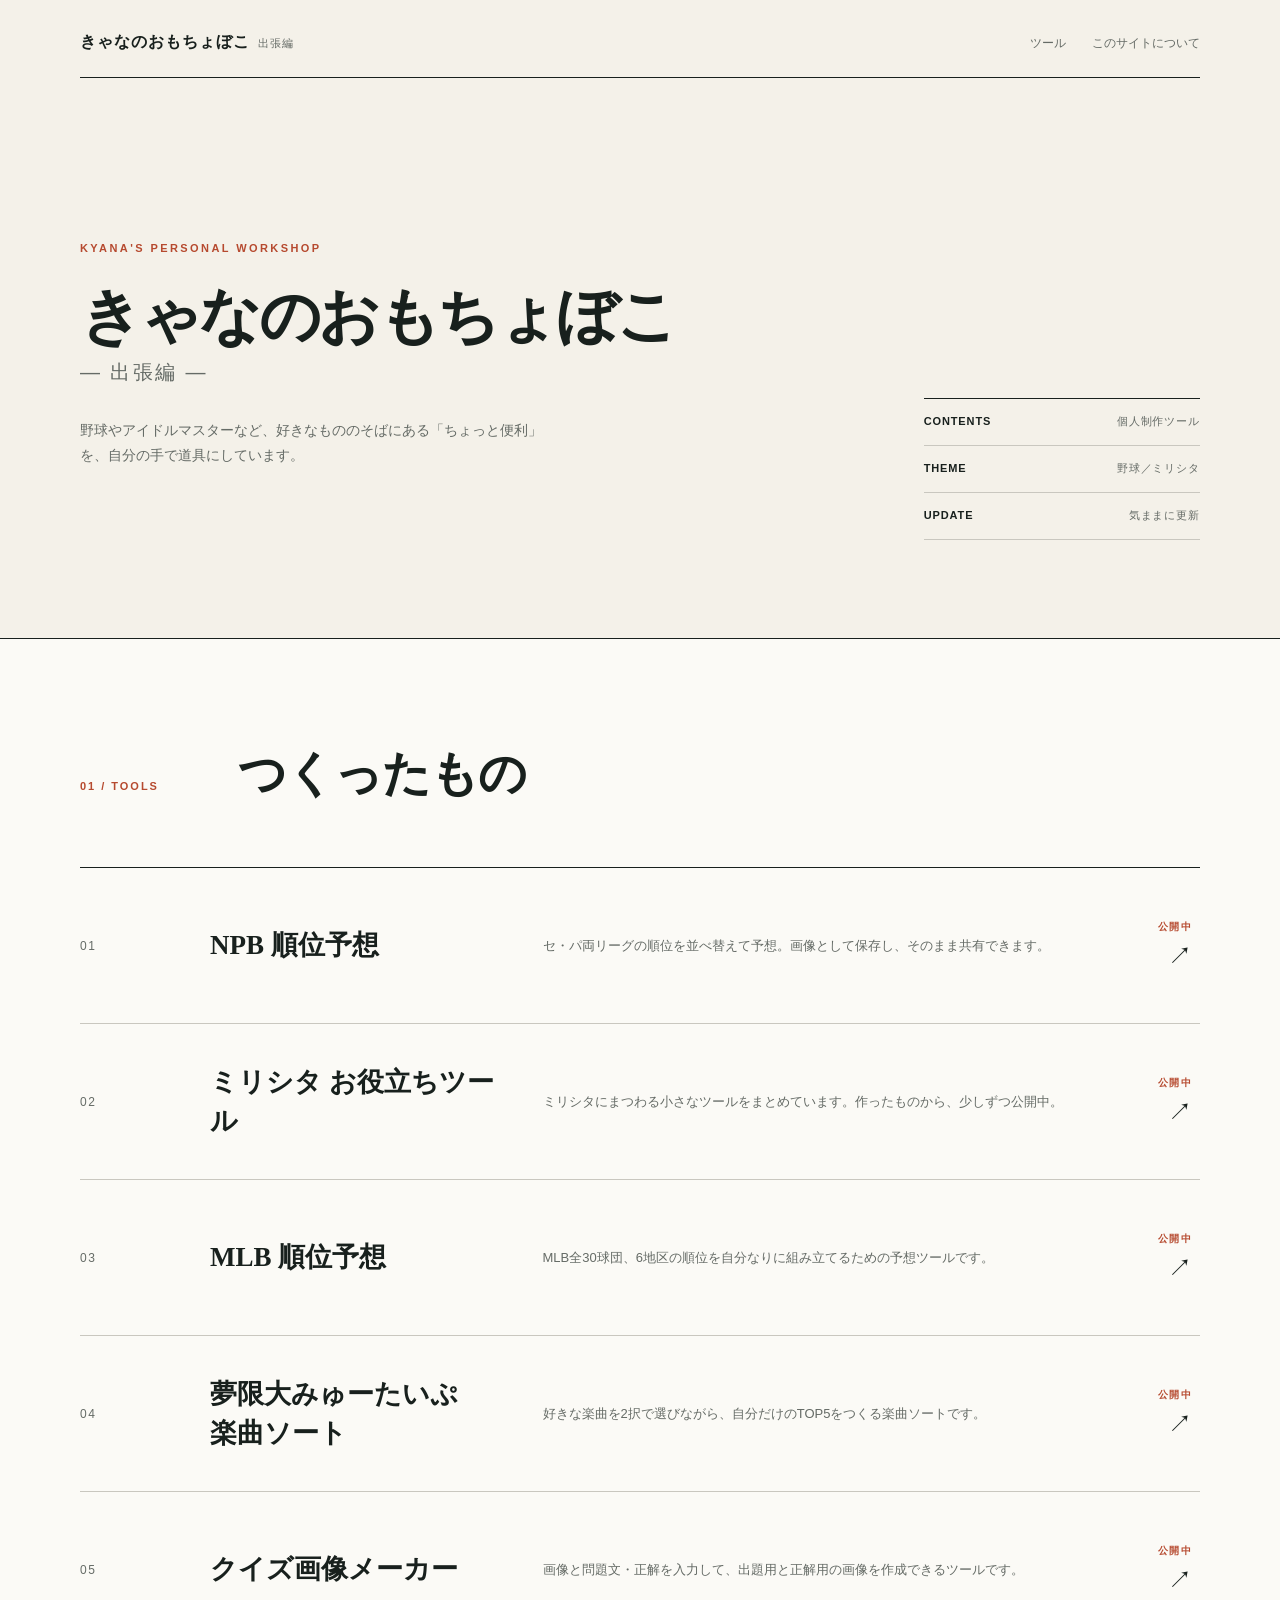
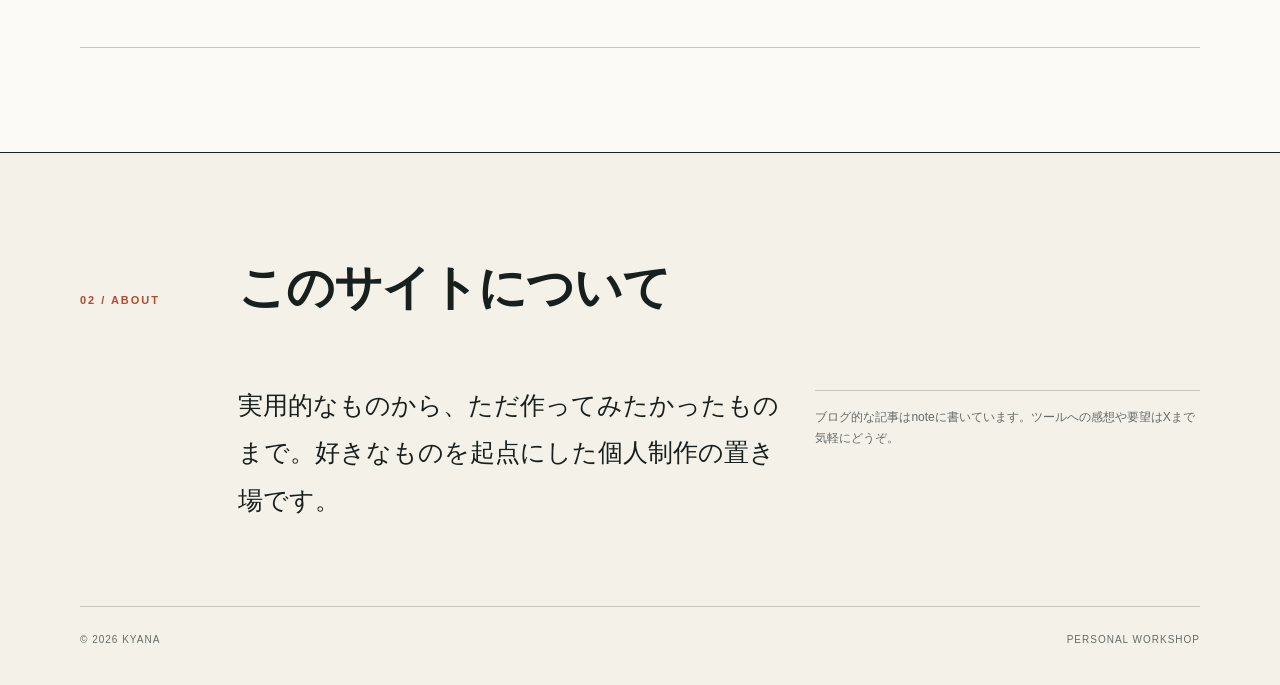
==== commit c432b8ad: "Link quiz image maker from top page" ====
--- a/index.html
+++ b/index.html
@@ -329,6 +329,13 @@
           <p class="project-desc">好きな楽曲を2択で選びながら、自分だけのTOP5をつくる楽曲ソートです。</p>
           <span class="project-meta"><span class="project-status">公開中</span><span class="project-arrow" aria-hidden="true">↗</span></span>
         </a>
+
+        <a class="project" href="./quiz-image-maker/">
+          <span class="project-no">05</span>
+          <strong class="project-name">クイズ画像メーカー</strong>
+          <p class="project-desc">画像と問題文・正解を入力して、出題用と正解用の画像を作成できるツールです。</p>
+          <span class="project-meta"><span class="project-status">公開中</span><span class="project-arrow" aria-hidden="true">↗</span></span>
+        </a>
       </div>
     </div>
   </section>
@@ -354,5 +361,4 @@
 </footer>
 
 </body>
-</html>
-
+</html>
